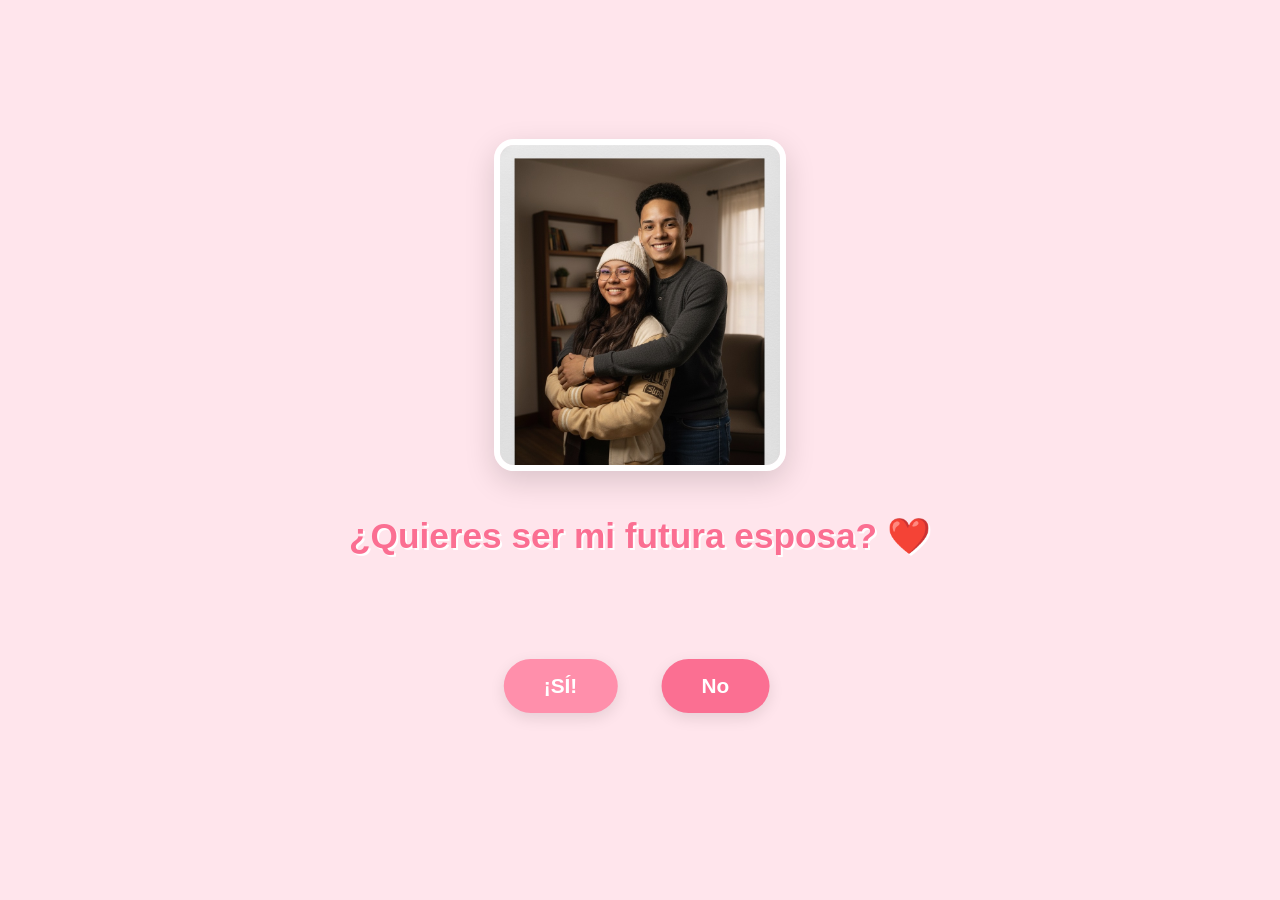
==== index.html @ 06982c5a "Mejora de diseño: foto reajustada y animaciones suaves" ====
<!DOCTYPE html>
<html lang="es">
<head>
    <meta charset="UTF-8">
    <meta name="viewport" content="width=device-width, initial-scale=1.0">
    <title>Para mi mujercita hermosa ❤️</title>
    <style>
        :root {
            --rosa-suave: #ffe5ec;
            --rosa-fuerte: #fb6f92;
            --rosa-medio: #ff8fab;
        }

        body {
            display: flex;
            flex-direction: column;
            align-items: center;
            justify-content: center;
            min-height: 100vh;
            margin: 0;
            background-color: var(--rosa-suave);
            font-family: 'Poppins', sans-serif;
            text-align: center;
            overflow: hidden;
            position: relative;
        }

        /* Corazones de fondo animados */
        .corazon-bg {
            position: absolute;
            color: rgba(251, 111, 146, 0.3);
            font-size: 1.5rem;
            top: -10%;
            z-index: 1;
            animation: lluvia linear infinite;
        }

        @keyframes lluvia {
            to { transform: translateY(110vh) rotate(360deg); }
        }

        /* Contenedor y Foto con ajuste de posición */
        .contenedor-foto {
            display: flex;
            justify-content: center;
            align-items: center;
            margin-bottom: 20px;
            z-index: 10;
            animation: flotar 3s ease-in-out infinite;
        }

        .foto-principal {
            
            width: 280px;
            height: 320px; /* Un poco más alta para que quepa bien el pelo */
            border-radius: 20px;
            border: 6px solid white;
            object-fit: cover;
            /* REAJUSTE DE POSICIÓN: 0% muestra la parte más alta de la foto */
            object-position: center 0%; 
            box-shadow: 0 10px 30px rgba(0,0,0,0.15);
        }

        @keyframes flotar {
            0%, 100% { transform: translateY(0); }
            50% { transform: translateY(-15px); }
        }

        h1 { 
            color: var(--rosa-fuerte); 
            font-size: 2.2rem; 
            z-index: 10; 
            text-shadow: 2px 2px white;
        }
        
        .botones { 
            margin-top: 30px; 
            position: relative; 
            width: 100%; 
            height: 150px; 
            z-index: 10;
        }

        button {
            padding: 15px 40px;
            font-size: 1.3rem;
            cursor: pointer;
            border: none;
            border-radius: 50px;
            transition: all 0.3s cubic-bezier(0.175, 0.885, 0.32, 1.275);
            font-weight: bold;
            position: absolute;
            box-shadow: 0 5px 15px rgba(0,0,0,0.1);
        }

        #btnSi { 
            background-color: var(--rosa-medio); 
            color: white; 
            left: 50%; 
            top: 50%;
            transform: translate(-120%, -50%);
        }

        #btnNo { 
            background-color: var(--rosa-fuerte); 
            color: white; 
            left: 50%; 
            top: 50%;
            transform: translate(20%, -50%);
        }

        .cupido {
            position: absolute;
            font-size: 3.5rem;
            z-index: 100;
            pointer-events: none;
            animation: volarCupido 3s forwards;
        }

        @keyframes volarCupido {
            0% { transform: scale(0.5) translate(0, 0); opacity: 0; }
            20% { opacity: 1; }
            100% { transform: scale(2) translate(var(--dx), var(--dy)); opacity: 0; }
        }
    </style>
</head>
<body>

    <div class="contenedor-foto">
        <img src="foto.jpg" alt="Nosotros" class="foto-principal">
    </div>

    <h1 id="titulo">¿Quieres ser mi futura esposa? ❤️</h1>
    
    <div class="botones">
        <button id="btnSi">¡SÍ!</button>
        <button id="btnNo">No</button>
    </div>

    <script>
        const btnSi = document.getElementById('btnSi');
        const btnNo = document.getElementById('btnNo');
        const titulo = document.getElementById('titulo');
        let escalaNo = 1;

        // Crear corazones de fondo automáticamente
        function crearCorazones() {
            for(let i=0; i<20; i++) {
                const corazon = document.createElement('div');
                corazon.className = 'corazon-bg';
                corazon.innerHTML = '❤️';
                corazon.style.left = Math.random() * 100 + 'vw';
                corazon.style.animationDuration = (Math.random() * 3 + 2) + 's';
                corazon.style.opacity = Math.random();
                document.body.appendChild(corazon);
            }
        }
        crearCorazones();

      
            function huirYAchicar() {
                const nuevaX = Math.random() * 80 + 10; // Evita que se salga completamente
                const nuevaY = Math.random() * 80 + 10;
                btnNo.style.transform = `translate(${nuevaX}%, ${nuevaY}%) scale(${escalaNo})`;
                escalaNo *= 0.95; // Achica un poco cada vez
            }
        btnNo.addEventListener('mouseenter', huirYAchicar);
        btnNo.addEventListener('touchstart', (e) => { e.preventDefault(); huirYAchicar(); });

        btnSi.addEventListener('click', () => {
            btnSi.style.transform = "translate(-120%, -50%) scale(0)";
            btnSi.style.opacity = "0";
            btnNo.style.opacity = "0";
            titulo.innerHTML = "¡SABÍA QUE DIRÍAS QUE SÍ! ❤️";

            for(let i=0; i<20; i++) {
                setTimeout(() => {
                    const cupido = document.createElement('div');
                    cupido.classList.add('cupido');
                    cupido.innerHTML = '👼';
                    cupido.style.left = "50%";
                    cupido.style.top = "50%";
                    cupido.style.setProperty('--dx', (Math.random() * 1000 - 500) + 'px');
                    cupido.style.setProperty('--dy', (Math.random() * 1000 - 500) + 'px');
                    document.body.appendChild(cupido);
                    setTimeout(() => cupido.remove(), 3000);
                }, i * 100);
            }

            setTimeout(() => {
                window.location.href = "poema.html";
            }, 3500);
        });
    </script>
</body>
</html>
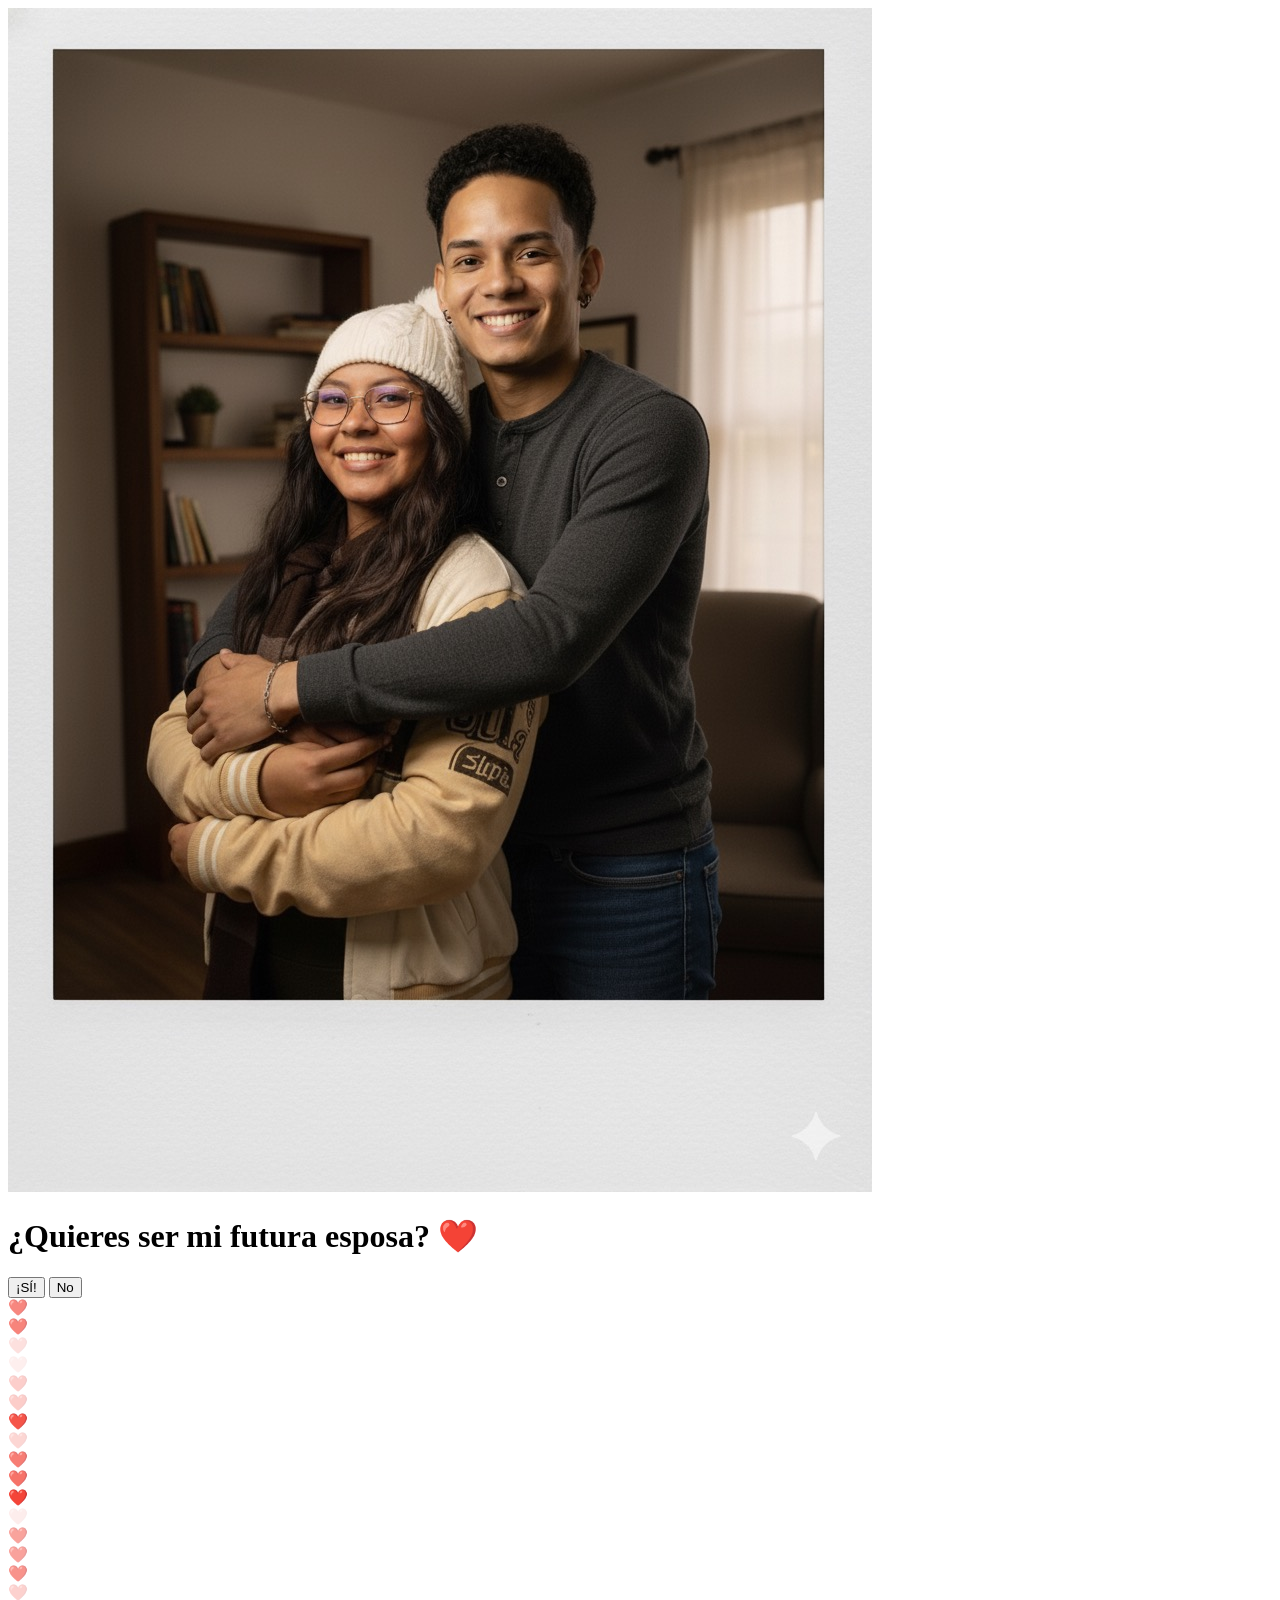
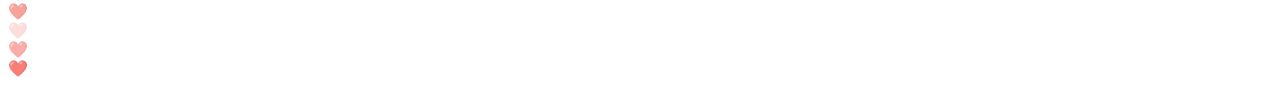
==== commit 093e7d92: "Solución definitiva al salto del botón No" ====
--- a/index.html
+++ b/index.html
@@ -4,125 +4,7 @@
     <meta charset="UTF-8">
     <meta name="viewport" content="width=device-width, initial-scale=1.0">
     <title>Para mi mujercita hermosa ❤️</title>
-    <style>
-        :root {
-            --rosa-suave: #ffe5ec;
-            --rosa-fuerte: #fb6f92;
-            --rosa-medio: #ff8fab;
-        }
-
-        body {
-            display: flex;
-            flex-direction: column;
-            align-items: center;
-            justify-content: center;
-            min-height: 100vh;
-            margin: 0;
-            background-color: var(--rosa-suave);
-            font-family: 'Poppins', sans-serif;
-            text-align: center;
-            overflow: hidden;
-            position: relative;
-        }
-
-        /* Corazones de fondo animados */
-        .corazon-bg {
-            position: absolute;
-            color: rgba(251, 111, 146, 0.3);
-            font-size: 1.5rem;
-            top: -10%;
-            z-index: 1;
-            animation: lluvia linear infinite;
-        }
-
-        @keyframes lluvia {
-            to { transform: translateY(110vh) rotate(360deg); }
-        }
-
-        /* Contenedor y Foto con ajuste de posición */
-        .contenedor-foto {
-            display: flex;
-            justify-content: center;
-            align-items: center;
-            margin-bottom: 20px;
-            z-index: 10;
-            animation: flotar 3s ease-in-out infinite;
-        }
-
-        .foto-principal {
-            
-            width: 280px;
-            height: 320px; /* Un poco más alta para que quepa bien el pelo */
-            border-radius: 20px;
-            border: 6px solid white;
-            object-fit: cover;
-            /* REAJUSTE DE POSICIÓN: 0% muestra la parte más alta de la foto */
-            object-position: center 0%; 
-            box-shadow: 0 10px 30px rgba(0,0,0,0.15);
-        }
-
-        @keyframes flotar {
-            0%, 100% { transform: translateY(0); }
-            50% { transform: translateY(-15px); }
-        }
-
-        h1 { 
-            color: var(--rosa-fuerte); 
-            font-size: 2.2rem; 
-            z-index: 10; 
-            text-shadow: 2px 2px white;
-        }
-        
-        .botones { 
-            margin-top: 30px; 
-            position: relative; 
-            width: 100%; 
-            height: 150px; 
-            z-index: 10;
-        }
-
-        button {
-            padding: 15px 40px;
-            font-size: 1.3rem;
-            cursor: pointer;
-            border: none;
-            border-radius: 50px;
-            transition: all 0.3s cubic-bezier(0.175, 0.885, 0.32, 1.275);
-            font-weight: bold;
-            position: absolute;
-            box-shadow: 0 5px 15px rgba(0,0,0,0.1);
-        }
-
-        #btnSi { 
-            background-color: var(--rosa-medio); 
-            color: white; 
-            left: 50%; 
-            top: 50%;
-            transform: translate(-120%, -50%);
-        }
-
-        #btnNo { 
-            background-color: var(--rosa-fuerte); 
-            color: white; 
-            left: 50%; 
-            top: 50%;
-            transform: translate(20%, -50%);
-        }
-
-        .cupido {
-            position: absolute;
-            font-size: 3.5rem;
-            z-index: 100;
-            pointer-events: none;
-            animation: volarCupido 3s forwards;
-        }
-
-        @keyframes volarCupido {
-            0% { transform: scale(0.5) translate(0, 0); opacity: 0; }
-            20% { opacity: 1; }
-            100% { transform: scale(2) translate(var(--dx), var(--dy)); opacity: 0; }
-        }
-    </style>
+    <link rel="stylesheet" href="estilos.css">
 </head>
 <body>
 
@@ -143,7 +25,7 @@
         const titulo = document.getElementById('titulo');
         let escalaNo = 1;
 
-        // Crear corazones de fondo automáticamente
+        // Crear corazones de fondo
         function crearCorazones() {
             for(let i=0; i<20; i++) {
                 const corazon = document.createElement('div');
@@ -157,22 +39,39 @@
         }
         crearCorazones();
 
-      
-            function huirYAchicar() {
-                const nuevaX = Math.random() * 80 + 10; // Evita que se salga completamente
-                const nuevaY = Math.random() * 80 + 10;
-                btnNo.style.transform = `translate(${nuevaX}%, ${nuevaY}%) scale(${escalaNo})`;
-                escalaNo *= 0.95; // Achica un poco cada vez
-            }
+        function huirYAchicar() {
+            // Bajamos la escala gradualmente
+            escalaNo *= 0.90; 
+            if (escalaNo < 0.4) escalaNo = 0.4;
+
+            // Margen de seguridad para que no toque los bordes exactos
+            const margen = 100;
+            const x = Math.random() * (window.innerWidth - (margen * 2)) + margen;
+            const y = Math.random() * (window.innerHeight - (margen * 2)) + margen;
+
+            btnNo.style.position = "fixed";
+            btnNo.style.left = x + 'px';
+            btnNo.style.top = y + 'px';
+            btnNo.style.transform = `translate(-50%, -50%) scale(${escalaNo})`;
+        }
+
         btnNo.addEventListener('mouseenter', huirYAchicar);
-        btnNo.addEventListener('touchstart', (e) => { e.preventDefault(); huirYAchicar(); });
+        btnNo.addEventListener('touchstart', (e) => { 
+            e.preventDefault(); 
+            huirYAchicar(); 
+        });
 
         btnSi.addEventListener('click', () => {
-            btnSi.style.transform = "translate(-120%, -50%) scale(0)";
+            // Desaparecer botones
+            btnSi.style.transform = "translate(-50%, -50%) scale(0)";
             btnSi.style.opacity = "0";
-            btnNo.style.opacity = "0";
+            
+            // CORRECCIÓN: Se eliminó el "style" extra que sobraba
+            btnNo.style.display = "none"; 
+            
             titulo.innerHTML = "¡SABÍA QUE DIRÍAS QUE SÍ! ❤️";
 
+            // Animación de cupidos
             for(let i=0; i<20; i++) {
                 setTimeout(() => {
                     const cupido = document.createElement('div');
@@ -187,6 +86,7 @@
                 }, i * 100);
             }
 
+            // Redirección al poema
             setTimeout(() => {
                 window.location.href = "poema.html";
             }, 3500);
